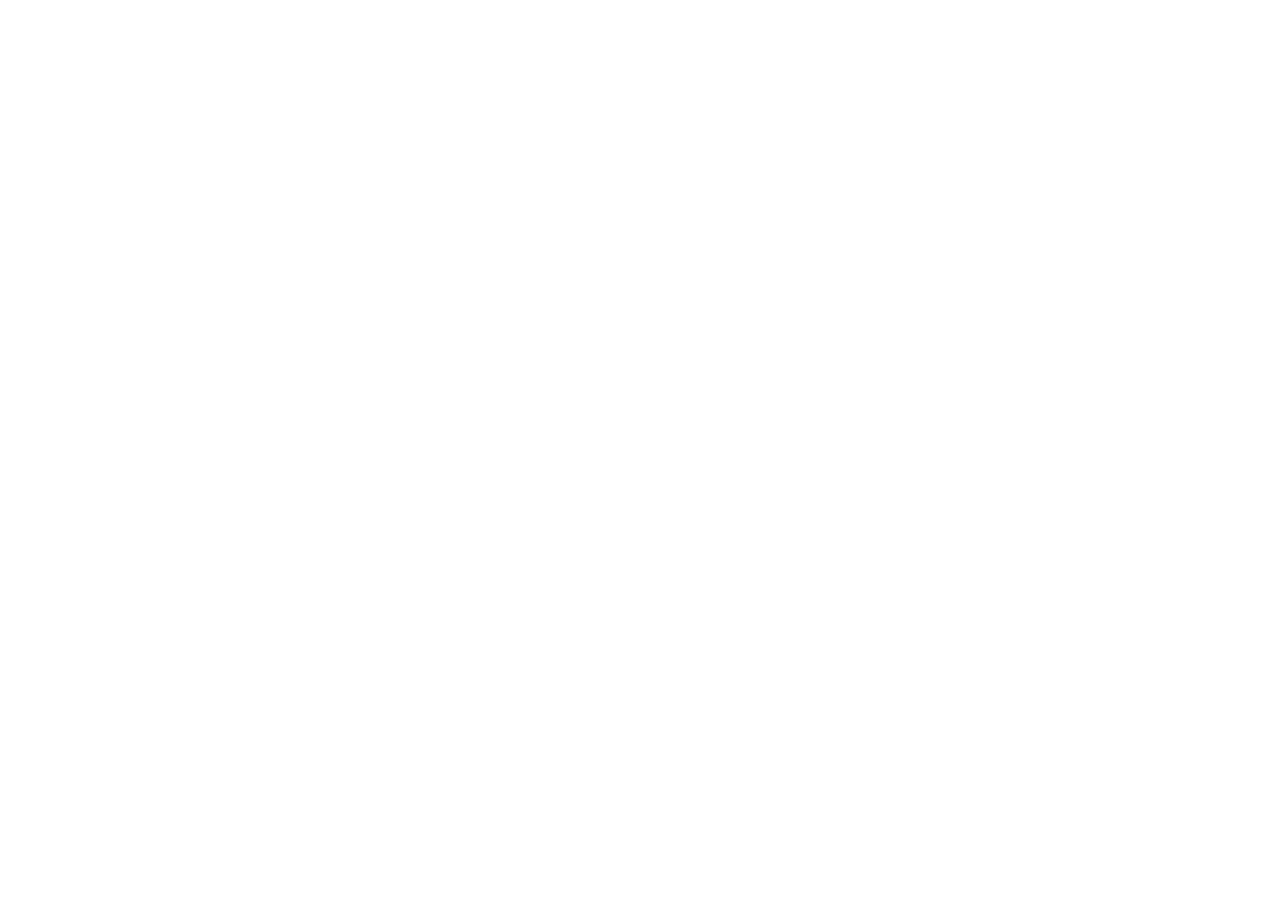
==== 다시 만드는 웹/진짜 디시 만드는 웹/마지막으로 다시/question.html @ f3c37d8f "파일 넣기 전" ====
<!DOCTYPE html>
<html lang="ko">
  <head>
    <meta charset="UTF-8" />
    <meta name="viewport" content="width=device-width, initial-scale=1.0" />
    <link rel="stylesheet" href="question.css" />
    <title>Who am I</title>

    <!--Intro-->
  </head>

  <body>
    <style>
      @font-face {
        font-family: "S-CoreDream-3Light";
        src: url("https://cdn.jsdelivr.net/gh/projectnoonnu/noonfonts_six@1.2/S-CoreDream-3Light.woff")
          format("woff");
        font-weight: normal;
        font-style: normal;
      }
    </style>
  </body>
</html>
---- 다시 만드는 웹/진짜 디시 만드는 웹/마지막으로 다시/question.css ----
.body {
  margin: 0;
}

* {
  font-family: S-CoreDream-3Light;
}
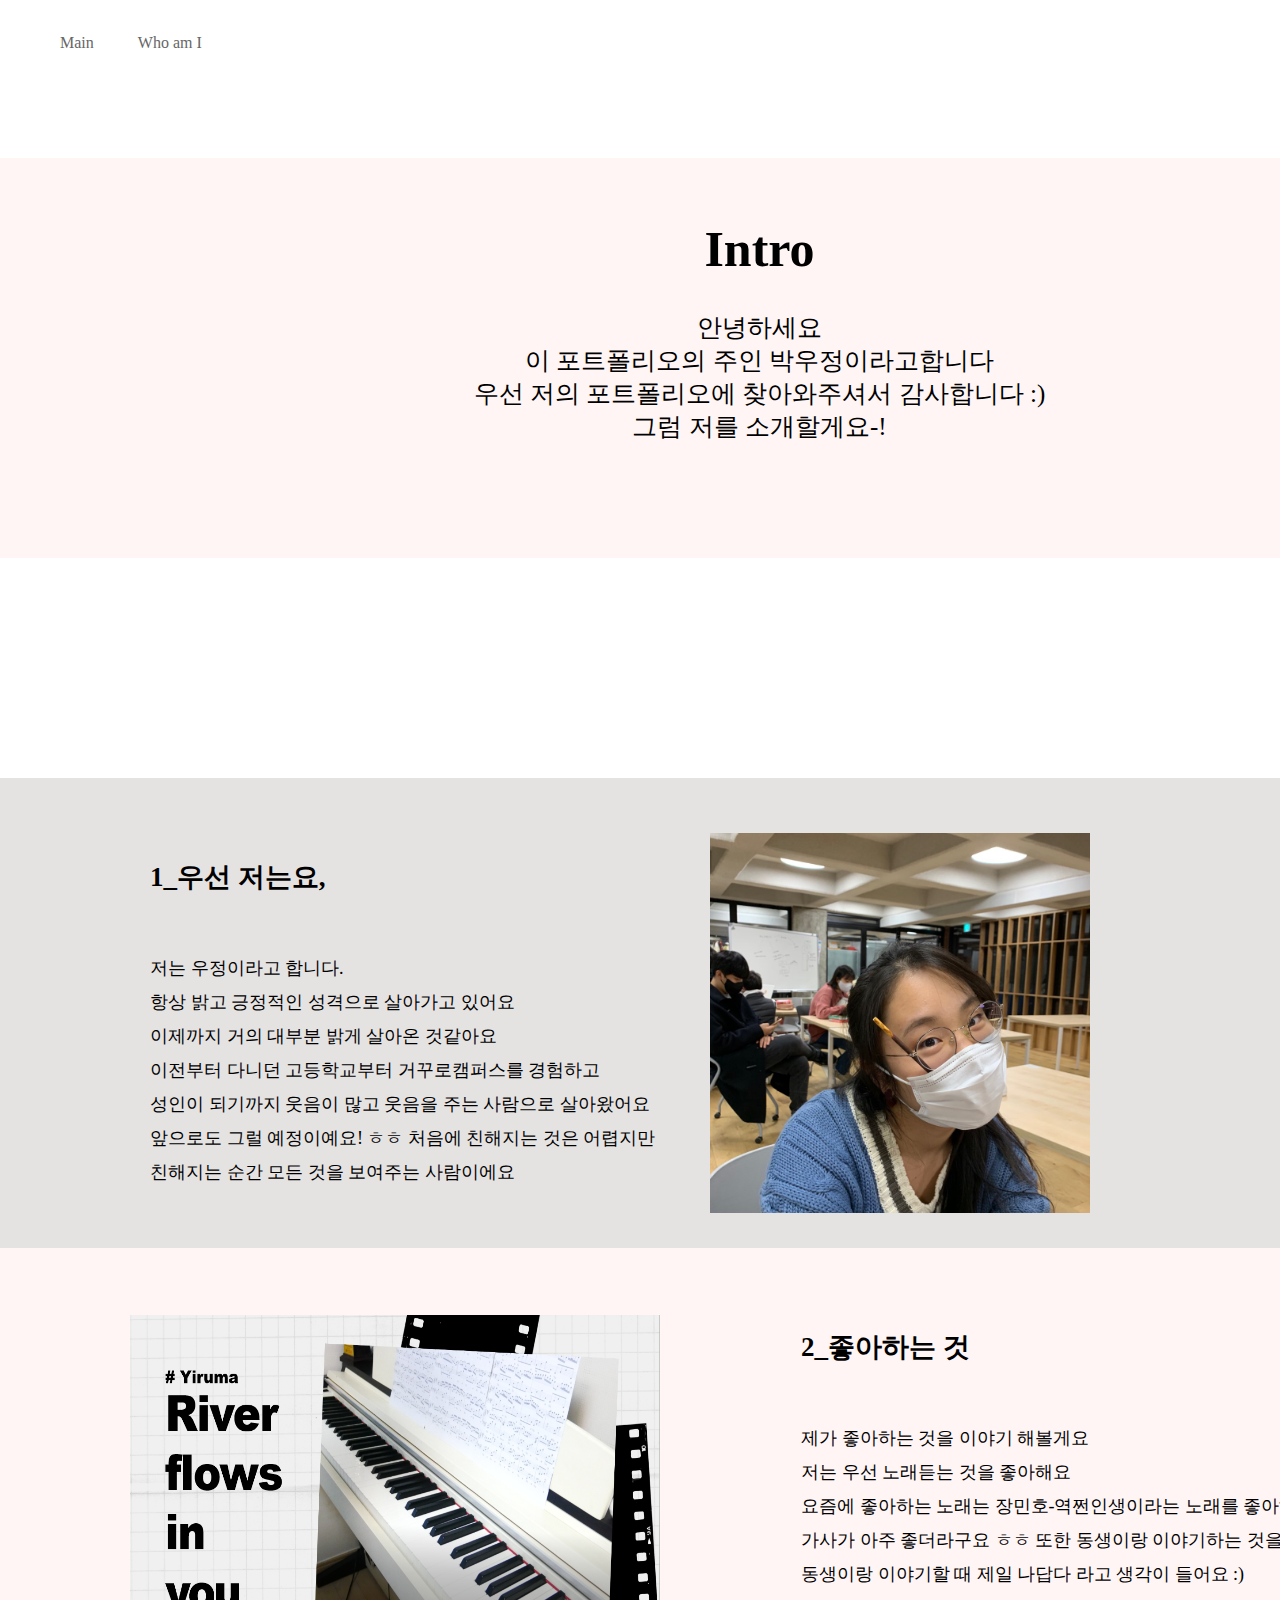
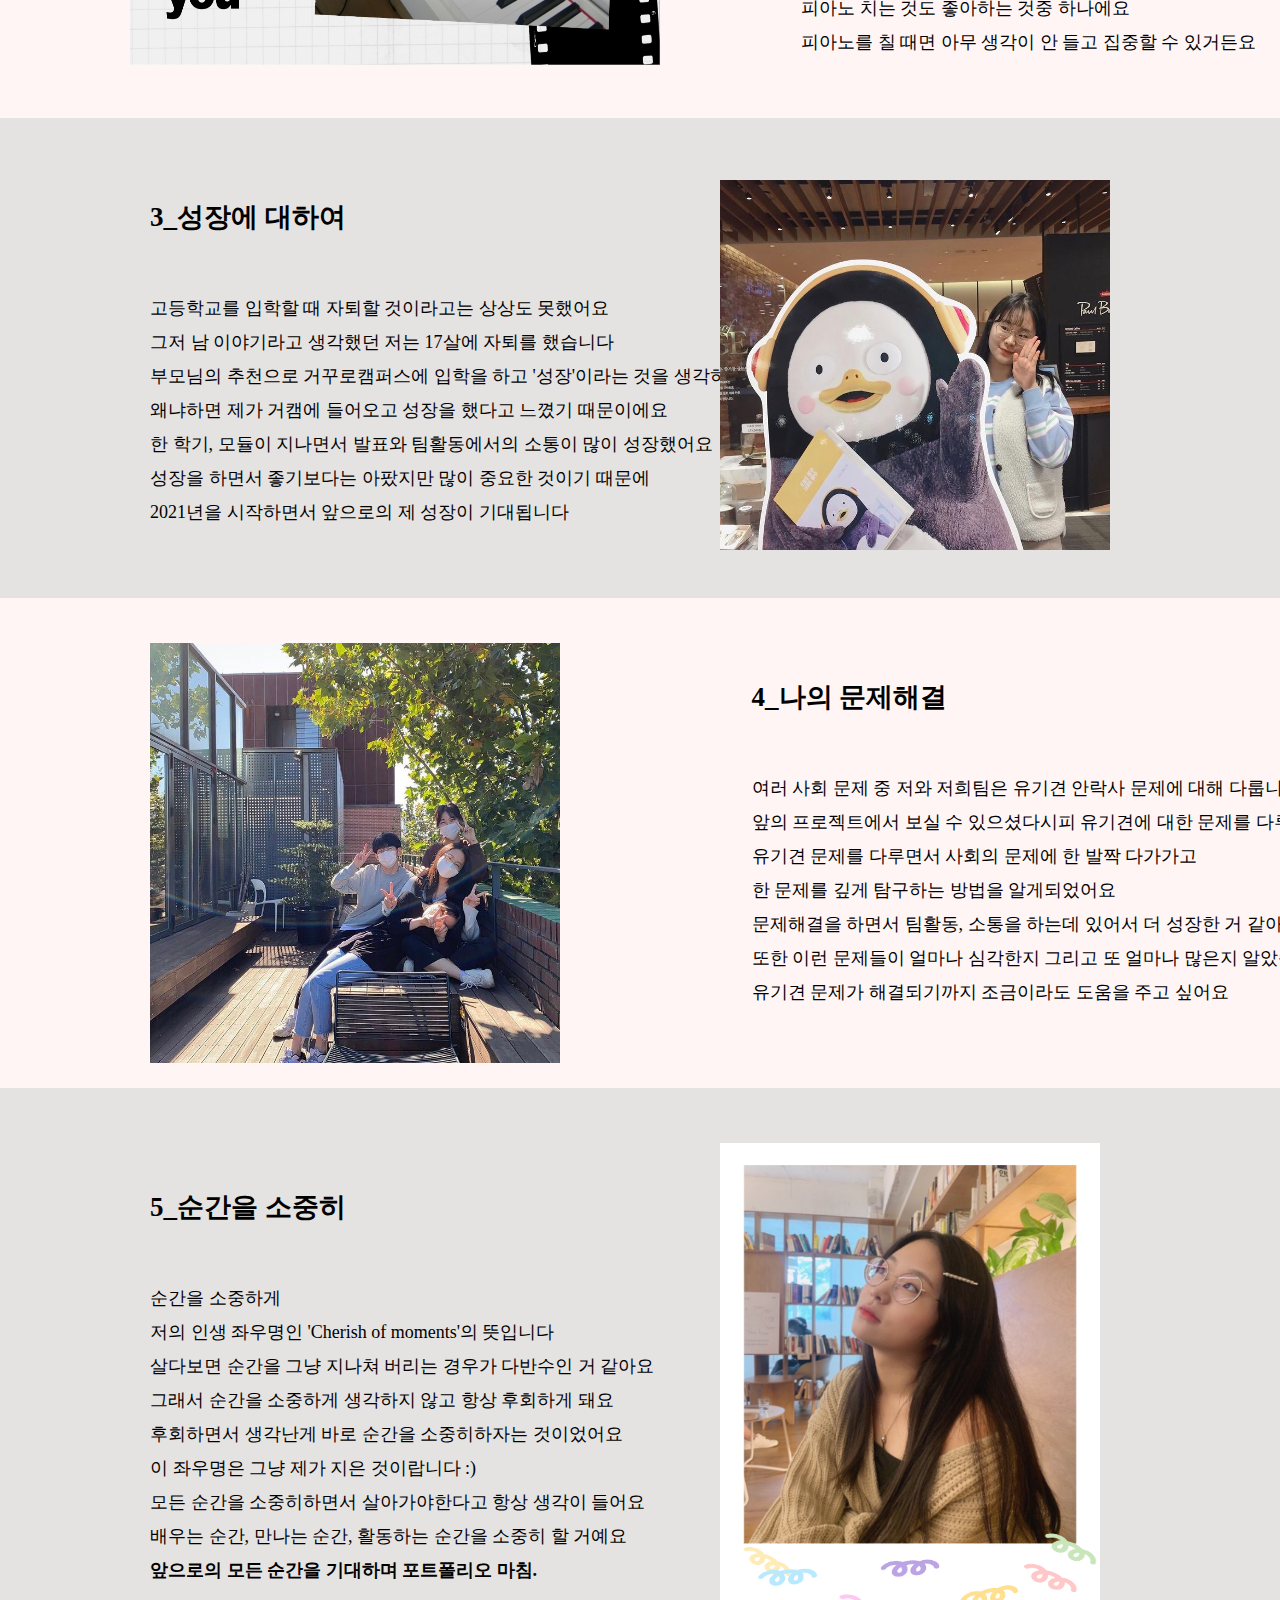
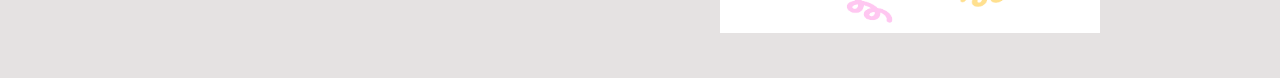
==== commit 9f0b83c6: "최종수정" ====
--- a/다시 만드는 웹/진짜 디시 만드는 웹/마지막으로 다시/question.html
+++ b/다시 만드는 웹/진짜 디시 만드는 웹/마지막으로 다시/question.html
@@ -5,11 +5,6 @@
     <meta name="viewport" content="width=device-width, initial-scale=1.0" />
     <link rel="stylesheet" href="question.css" />
     <title>Who am I</title>
-
-    <!--Intro-->
-  </head>
-
-  <body>
     <style>
       @font-face {
         font-family: "S-CoreDream-3Light";
@@ -19,5 +14,137 @@
         font-style: normal;
       }
     </style>
+  </head>
+  <body>
+    <!--menu시작-->
+    <div class="menu">
+      <img src="#" alt="" />
+      <ul>
+        <li>
+          <a
+            href="C:\Users\lowel\Documents\html\bunnyieejoy\다시 만드는 웹\진짜 디시 만드는 웹\마지막으로 다시\wjjj.html"
+            >Main</a
+          >
+        </li>
+        <li>
+          <a
+            href="C:\Users\lowel\Documents\html\bunnyieejoy\다시 만드는 웹\진짜 디시 만드는 웹\마지막으로 다시\question.html"
+          >
+            Who am I</a
+          >
+        </li>
+      </ul>
+    </div>
+    <div class="allwhoami">
+      <!--who am i-->
+
+      <div class="who">
+        <br />
+        <h1>Intro</h1>
+
+        안녕하세요 <br />
+        이 포트폴리오의 주인 박우정이라고합니다<br />
+        우선 저의 포트폴리오에 찾아와주셔서 감사합니다 :)<br />
+        그럼 저를 소개할게요-!
+      </div>
+      <!--first시작-->
+      <div class="intro">
+        <div class="first">
+          <h2>1_우선 저는요,</h2>
+          <br />
+          저는 우정이라고 합니다.<br />
+          항상 밝고 긍정적인 성격으로 살아가고 있어요<br />
+          이제까지 거의 대부분 밝게 살아온 것같아요<br />
+          이전부터 다니던 고등학교부터 거꾸로캠퍼스를 경험하고<br />
+          성인이 되기까지 웃음이 많고 웃음을 주는 사람으로 살아왔어요<br />
+          앞으로도 그럴 예정이예요! ㅎㅎ 처음에 친해지는 것은 어렵지만
+          <br />친해지는 순간 모든 것을 보여주는 사람이에요
+        </div>
+      </div>
+      <div class="img1">
+        <img src="나예용.jpg" width="380" height="380" />
+      </div>
+      <!--second시작-->
+      <div class="fav">
+        <div class="second">
+          <h2>2_좋아하는 것</h2>
+          <br />
+          제가 좋아하는 것을 이야기 해볼게요
+          <br />저는 우선 노래듣는 것을 좋아해요 <br />요즘에 좋아하는 노래는
+          장민호-역쩐인생이라는 노래를 좋아해요<br />
+          가사가 아주 좋더라구요 ㅎㅎ 또한 동생이랑 이야기하는 것을 좋아해요<br />
+          동생이랑 이야기할 때 제일 나답다 라고 생각이 들어요 :)
+          <br />
+          피아노 치는 것도 좋아하는 것중 하나에요<br />
+          피아노를 칠 때면 아무 생각이 안 들고 집중할 수 있거든요
+        </div>
+      </div>
+
+      <div class="img2">
+        <img src="asfasdf.png" width="530" height="350" />
+      </div>
+
+      <!--third시작-->
+      <div class="grow">
+        <div class="third">
+          <h2>3_성장에 대하여</h2>
+          <br />
+          고등학교를 입학할 때 자퇴할 것이라고는 상상도 못했어요<br />
+          그저 남 이야기라고 생각했던 저는 17살에 자퇴를 했습니다<br />
+          부모님의 추천으로 거꾸로캠퍼스에 입학을 하고 '성장'이라는 것을
+          생각하게 됐어요<br />
+          왜냐하면 제가 거캠에 들어오고 성장을 했다고 느꼈기 때문이에요<br />
+          한 학기, 모듈이 지나면서 발표와 팀활동에서의 소통이 많이 성장했어요<br />
+          성장을 하면서 좋기보다는 아팠지만 많이 중요한 것이기 때문에<br />
+          2021년을 시작하면서 앞으로의 제 성장이 기대됩니다
+        </div>
+      </div>
+
+      <div class="img3">
+        <img src="성장.jpg" width="390" height="370" />
+      </div>
+
+      <!--four시작-->
+      <div class="learn">
+        <div class="four">
+          <h2>4_나의 문제해결</h2>
+          <br />
+          여러 사회 문제 중 저와 저희팀은 유기견 안락사 문제에 대해 다룹니다<br />
+          앞의 프로젝트에서 보실 수 있으셨다시피 유기견에 대한 문제를 다루고
+          있어요<br />
+          유기견 문제를 다루면서 사회의 문제에 한 발짝 다가가고<br />
+          한 문제를 깊게 탐구하는 방법을 알게되었어요<br />
+          문제해결을 하면서 팀활동, 소통을 하는데 있어서 더 성장한 거 같아요<br />
+          또한 이런 문제들이 얼마나 심각한지 그리고 또 얼마나 많은지
+          알았습니다<br />
+          유기견 문제가 해결되기까지 조금이라도 도움을 주고 싶어요
+        </div>
+      </div>
+
+      <div class="img4">
+        <img src="퍼기.jpg" width="410" height="420" />
+      </div>
+
+      <!--five시작-->
+      <div class="life">
+        <div class="five">
+          <h2>5_순간을 소중히</h2>
+          <br />
+          순간을 소중하게<br />
+          저의 인생 좌우명인 'Cherish of moments'의 뜻입니다<br />
+          살다보면 순간을 그냥 지나쳐 버리는 경우가 다반수인 거 같아요<br />
+          그래서 순간을 소중하게 생각하지 않고 항상 후회하게 돼요<br />
+          후회하면서 생각난게 바로 순간을 소중히하자는 것이었어요<br />
+          이 좌우명은 그냥 제가 지은 것이랍니다 :)<br />
+          모든 순간을 소중히하면서 살아가야한다고 항상 생각이 들어요<br />
+          배우는 순간, 만나는 순간, 활동하는 순간을 소중히 할 거예요<br />
+          <strong>앞으로의 모든 순간을 기대하며 포트폴리오 마침.</strong>
+        </div>
+      </div>
+
+      <div class="img5">
+        <img src="최에종.png" width="380" height="490" />
+      </div>
+    </div>
   </body>
 </html>
--- a/다시 만드는 웹/진짜 디시 만드는 웹/마지막으로 다시/question.css
+++ b/다시 만드는 웹/진짜 디시 만드는 웹/마지막으로 다시/question.css
@@ -1,7 +1,174 @@
-.body {
+body {
   margin: 0;
 }
 
 * {
   font-family: S-CoreDream-3Light;
 }
+/*manu시작*/
+.menu a {
+  text-decoration: none;
+  color: rgb(78, 75, 75);
+}
+.menu ul li {
+  list-style: none;
+  display: inline;
+  margin: 0 20px;
+  justify-content: center;
+}
+
+.menu ul li a {
+  color: rgb(102, 102, 102);
+}
+
+.menu ul li a:hover {
+  color: rgb(252, 204, 212);
+  text-decoration: none;
+}
+/*Intro*/
+
+.who {
+  box-sizing: border-box;
+  width: 1519px;
+  height: 400px;
+  background-color: rgb(255, 245, 245);
+  text-align: center;
+  font-size: 25px;
+  position: relative;
+  bottom: -90px;
+}
+/*first*/
+.intro {
+  box-sizing: border-box;
+  width: 1519px;
+  height: 470px;
+  font-size: 20px;
+  background-color: rgb(229, 226, 226);
+  position: relative;
+  bottom: -310px;
+}
+
+.first {
+  padding: 150px;
+  font-size: 18px;
+  line-height: 34px;
+  position: relative;
+  top: -90px;
+}
+
+.img1 {
+  position: absolute;
+  right: 190px;
+  position: absolute;
+  top: 833px;
+}
+
+/*second*/
+.fav {
+  box-sizing: border-box;
+  width: 1519px;
+  height: 470px;
+  font-size: 20px;
+  background-color: rgb(255, 245, 245);
+  position: relative;
+  bottom: -310px;
+}
+
+.second {
+  padding: 150px;
+  font-size: 18px;
+  line-height: 34px;
+  position: relative;
+  top: -90px;
+  position: absolute;
+  right: 10px;
+}
+
+.img2 {
+  position: absolute;
+  left: 130px;
+  position: absolute;
+  top: 1315px;
+}
+
+/*third*/
+.grow {
+  box-sizing: border-box;
+  width: 1519px;
+  height: 480px;
+  font-size: 20px;
+  background-color: rgb(229, 226, 226);
+  position: relative;
+  bottom: -310px;
+}
+
+.third {
+  padding: 150px;
+  font-size: 18px;
+  line-height: 34px;
+  position: relative;
+  top: -90px;
+}
+
+.img3 {
+  position: absolute;
+  right: 170px;
+  position: absolute;
+  top: 1780px;
+}
+
+/*four시작*/
+.learn {
+  box-sizing: border-box;
+  width: 1519px;
+  height: 490px;
+  font-size: 20px;
+  background-color: rgb(255, 245, 245);
+  position: relative;
+  bottom: -310px;
+}
+
+.four {
+  padding: 150px;
+  font-size: 18px;
+  line-height: 34px;
+  position: relative;
+  top: -90px;
+  position: absolute;
+  right: 1px;
+}
+
+.img4 {
+  position: absolute;
+  left: 150px;
+  position: absolute;
+  top: 2243px;
+}
+
+/*five시작*/
+.life {
+  box-sizing: border-box;
+  width: 1519px;
+  height: 590px;
+  font-size: 20px;
+  background-color: rgb(229, 226, 226);
+  position: relative;
+  bottom: -310px;
+}
+
+.five {
+  padding: 150px;
+  font-size: 18px;
+  line-height: 34px;
+  position: relative;
+  top: -70px;
+  box-sizing: border-box;
+  height: 200px;
+}
+
+.img5 {
+  position: absolute;
+  right: 180px;
+  position: absolute;
+  top: 2743px;
+}
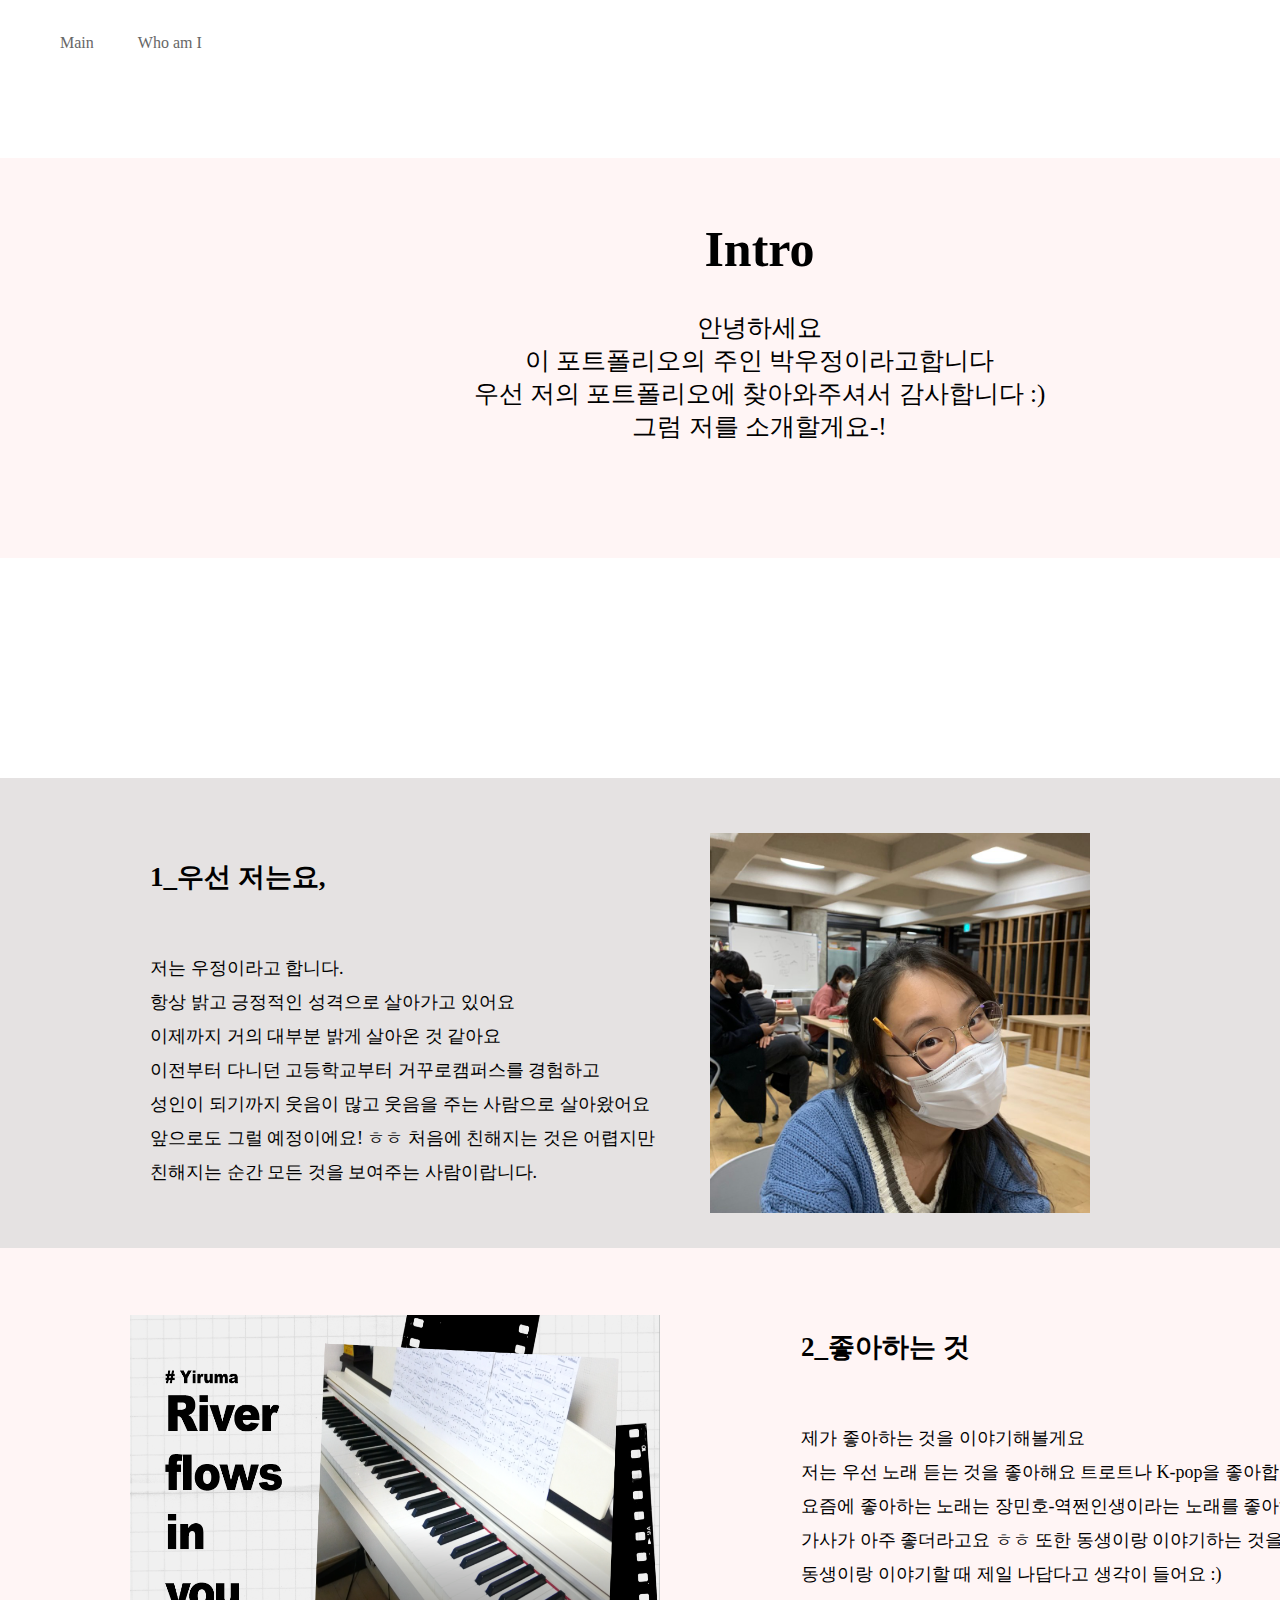
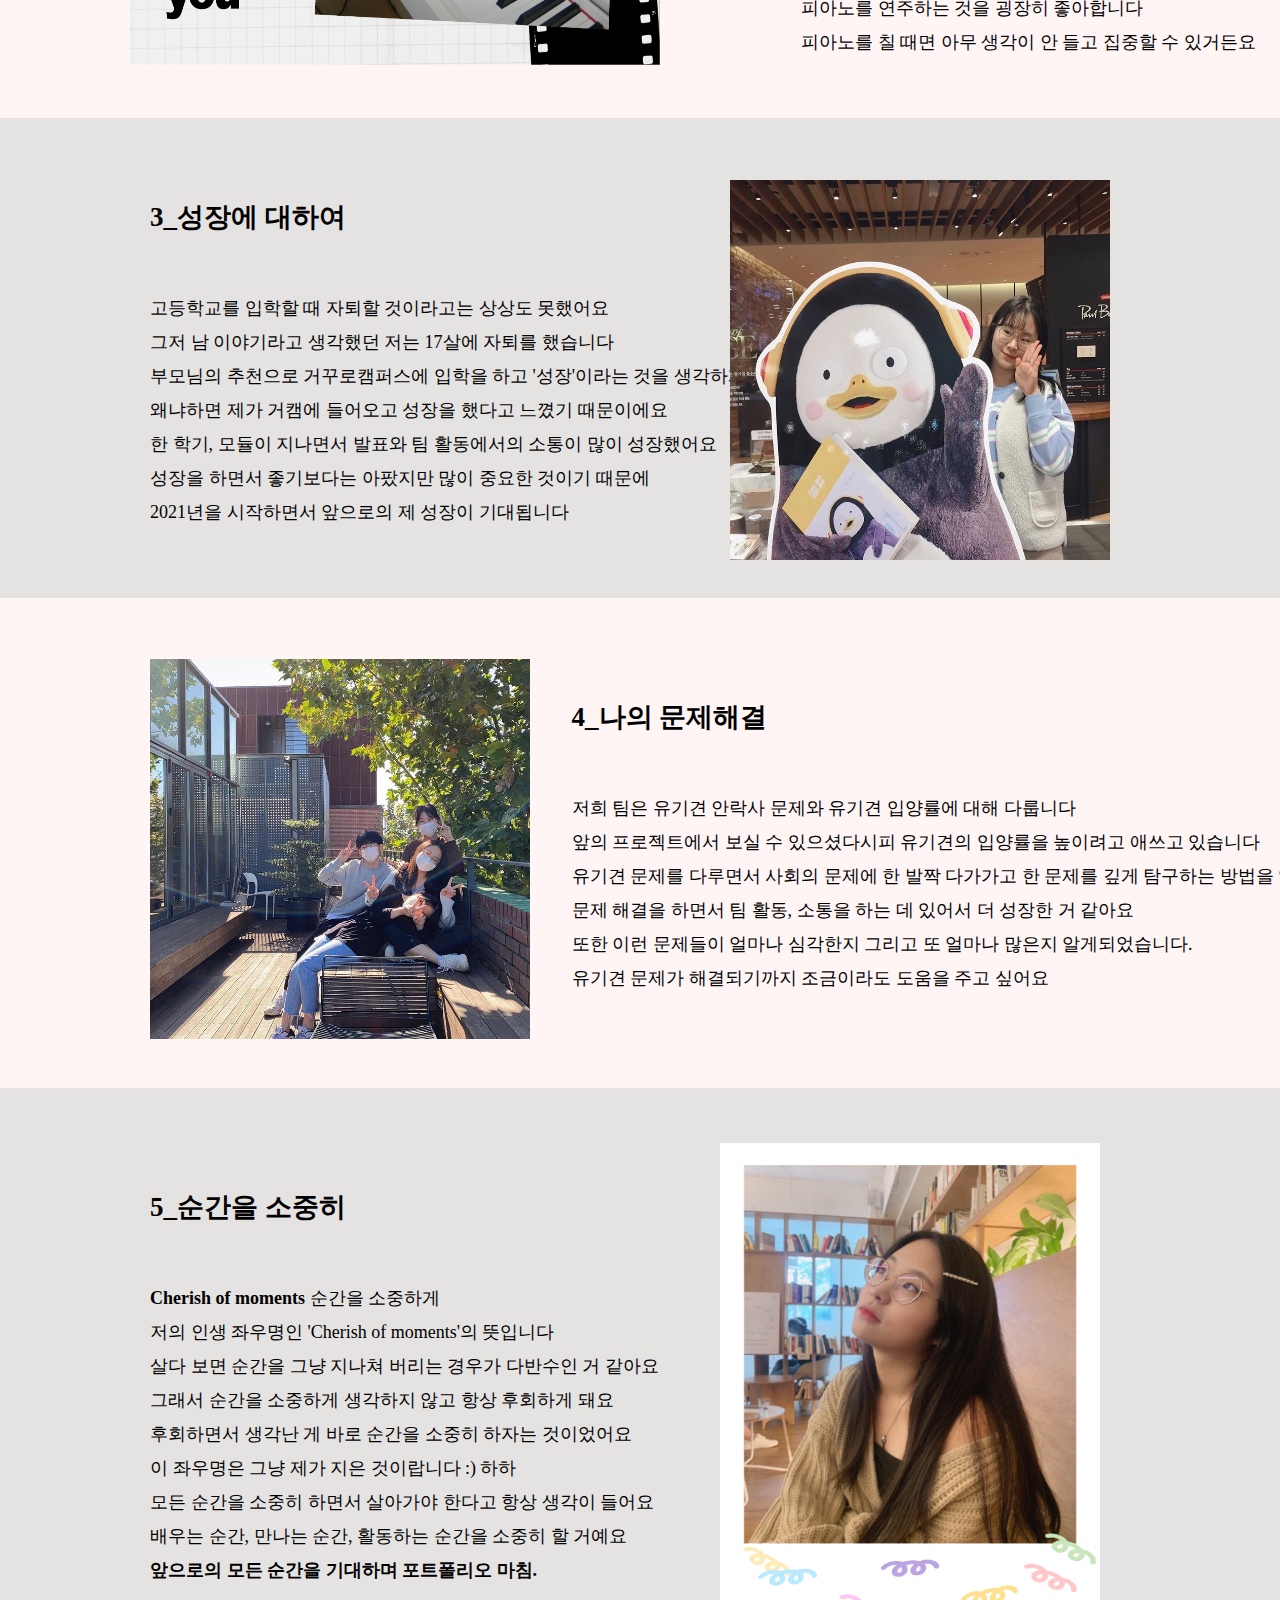
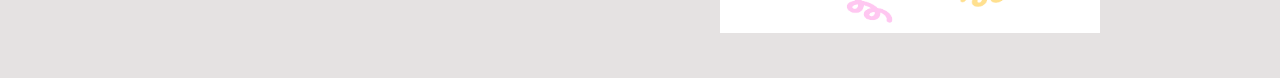
==== commit b37c14ba: "열심히 수정 완성" ====
--- a/다시 만드는 웹/진짜 디시 만드는 웹/마지막으로 다시/question.html
+++ b/다시 만드는 웹/진짜 디시 만드는 웹/마지막으로 다시/question.html
@@ -54,11 +54,11 @@
           <br />
           저는 우정이라고 합니다.<br />
           항상 밝고 긍정적인 성격으로 살아가고 있어요<br />
-          이제까지 거의 대부분 밝게 살아온 것같아요<br />
+          이제까지 거의 대부분 밝게 살아온 것 같아요<br />
           이전부터 다니던 고등학교부터 거꾸로캠퍼스를 경험하고<br />
           성인이 되기까지 웃음이 많고 웃음을 주는 사람으로 살아왔어요<br />
-          앞으로도 그럴 예정이예요! ㅎㅎ 처음에 친해지는 것은 어렵지만
-          <br />친해지는 순간 모든 것을 보여주는 사람이에요
+          앞으로도 그럴 예정이에요! ㅎㅎ 처음에 친해지는 것은 어렵지만
+          <br />친해지는 순간 모든 것을 보여주는 사람이랍니다.
         </div>
       </div>
       <div class="img1">
@@ -69,13 +69,13 @@
         <div class="second">
           <h2>2_좋아하는 것</h2>
           <br />
-          제가 좋아하는 것을 이야기 해볼게요
-          <br />저는 우선 노래듣는 것을 좋아해요 <br />요즘에 좋아하는 노래는
-          장민호-역쩐인생이라는 노래를 좋아해요<br />
-          가사가 아주 좋더라구요 ㅎㅎ 또한 동생이랑 이야기하는 것을 좋아해요<br />
-          동생이랑 이야기할 때 제일 나답다 라고 생각이 들어요 :)
+          제가 좋아하는 것을 이야기해볼게요
+          <br />저는 우선 노래 듣는 것을 좋아해요 트로트나 K-pop을 좋아합니다
+          <br />요즘에 좋아하는 노래는 장민호-역쩐인생이라는 노래를 좋아해요<br />
+          가사가 아주 좋더라고요 ㅎㅎ 또한 동생이랑 이야기하는 것을 좋아해요<br />
+          동생이랑 이야기할 때 제일 나답다고 생각이 들어요 :)
           <br />
-          피아노 치는 것도 좋아하는 것중 하나에요<br />
+          피아노를 연주하는 것을 굉장히 좋아합니다<br />
           피아노를 칠 때면 아무 생각이 안 들고 집중할 수 있거든요
         </div>
       </div>
@@ -94,14 +94,15 @@
           부모님의 추천으로 거꾸로캠퍼스에 입학을 하고 '성장'이라는 것을
           생각하게 됐어요<br />
           왜냐하면 제가 거캠에 들어오고 성장을 했다고 느꼈기 때문이에요<br />
-          한 학기, 모듈이 지나면서 발표와 팀활동에서의 소통이 많이 성장했어요<br />
+          한 학기, 모듈이 지나면서 발표와 팀 활동에서의 소통이 많이
+          성장했어요<br />
           성장을 하면서 좋기보다는 아팠지만 많이 중요한 것이기 때문에<br />
           2021년을 시작하면서 앞으로의 제 성장이 기대됩니다
         </div>
       </div>
 
       <div class="img3">
-        <img src="성장.jpg" width="390" height="370" />
+        <img src="성장.jpg" width="380" height="380" />
       </div>
 
       <!--four시작-->
@@ -109,20 +110,22 @@
         <div class="four">
           <h2>4_나의 문제해결</h2>
           <br />
-          여러 사회 문제 중 저와 저희팀은 유기견 안락사 문제에 대해 다룹니다<br />
-          앞의 프로젝트에서 보실 수 있으셨다시피 유기견에 대한 문제를 다루고
-          있어요<br />
-          유기견 문제를 다루면서 사회의 문제에 한 발짝 다가가고<br />
-          한 문제를 깊게 탐구하는 방법을 알게되었어요<br />
-          문제해결을 하면서 팀활동, 소통을 하는데 있어서 더 성장한 거 같아요<br />
+          저희 팀은 유기견 안락사 문제와 유기견 입양률에 대해 다룹니다<br />
+          앞의 프로젝트에서 보실 수 있으셨다시피 유기견의 입양률을 높이려고
+          애쓰고 있습니다
+          <br />
+          유기견 문제를 다루면서 사회의 문제에 한 발짝 다가가고 한 문제를 깊게
+          탐구하는 방법을 알게됐어요<br />
+          문제 해결을 하면서 팀 활동, 소통을 하는 데 있어서 더 성장한 거
+          같아요<br />
           또한 이런 문제들이 얼마나 심각한지 그리고 또 얼마나 많은지
-          알았습니다<br />
+          알게되었습니다.<br />
           유기견 문제가 해결되기까지 조금이라도 도움을 주고 싶어요
         </div>
       </div>
 
       <div class="img4">
-        <img src="퍼기.jpg" width="410" height="420" />
+        <img src="퍼기.jpg" width="380" height="380" />
       </div>
 
       <!--five시작-->
@@ -130,13 +133,13 @@
         <div class="five">
           <h2>5_순간을 소중히</h2>
           <br />
-          순간을 소중하게<br />
+          <strong>Cherish of moments </strong>순간을 소중하게 <br />
           저의 인생 좌우명인 'Cherish of moments'의 뜻입니다<br />
-          살다보면 순간을 그냥 지나쳐 버리는 경우가 다반수인 거 같아요<br />
+          살다 보면 순간을 그냥 지나쳐 버리는 경우가 다반수인 거 같아요<br />
           그래서 순간을 소중하게 생각하지 않고 항상 후회하게 돼요<br />
-          후회하면서 생각난게 바로 순간을 소중히하자는 것이었어요<br />
-          이 좌우명은 그냥 제가 지은 것이랍니다 :)<br />
-          모든 순간을 소중히하면서 살아가야한다고 항상 생각이 들어요<br />
+          후회하면서 생각난 게 바로 순간을 소중히 하자는 것이었어요<br />
+          이 좌우명은 그냥 제가 지은 것이랍니다 :) 하하<br />
+          모든 순간을 소중히 하면서 살아가야 한다고 항상 생각이 들어요<br />
           배우는 순간, 만나는 순간, 활동하는 순간을 소중히 할 거예요<br />
           <strong>앞으로의 모든 순간을 기대하며 포트폴리오 마침.</strong>
         </div>
--- a/다시 만드는 웹/진짜 디시 만드는 웹/마지막으로 다시/question.css
+++ b/다시 만드는 웹/진짜 디시 만드는 웹/마지막으로 다시/question.css
@@ -133,7 +133,7 @@
   font-size: 18px;
   line-height: 34px;
   position: relative;
-  top: -90px;
+  top: -70px;
   position: absolute;
   right: 1px;
 }
@@ -142,7 +142,7 @@
   position: absolute;
   left: 150px;
   position: absolute;
-  top: 2243px;
+  top: 2259px;
 }
 
 /*five시작*/
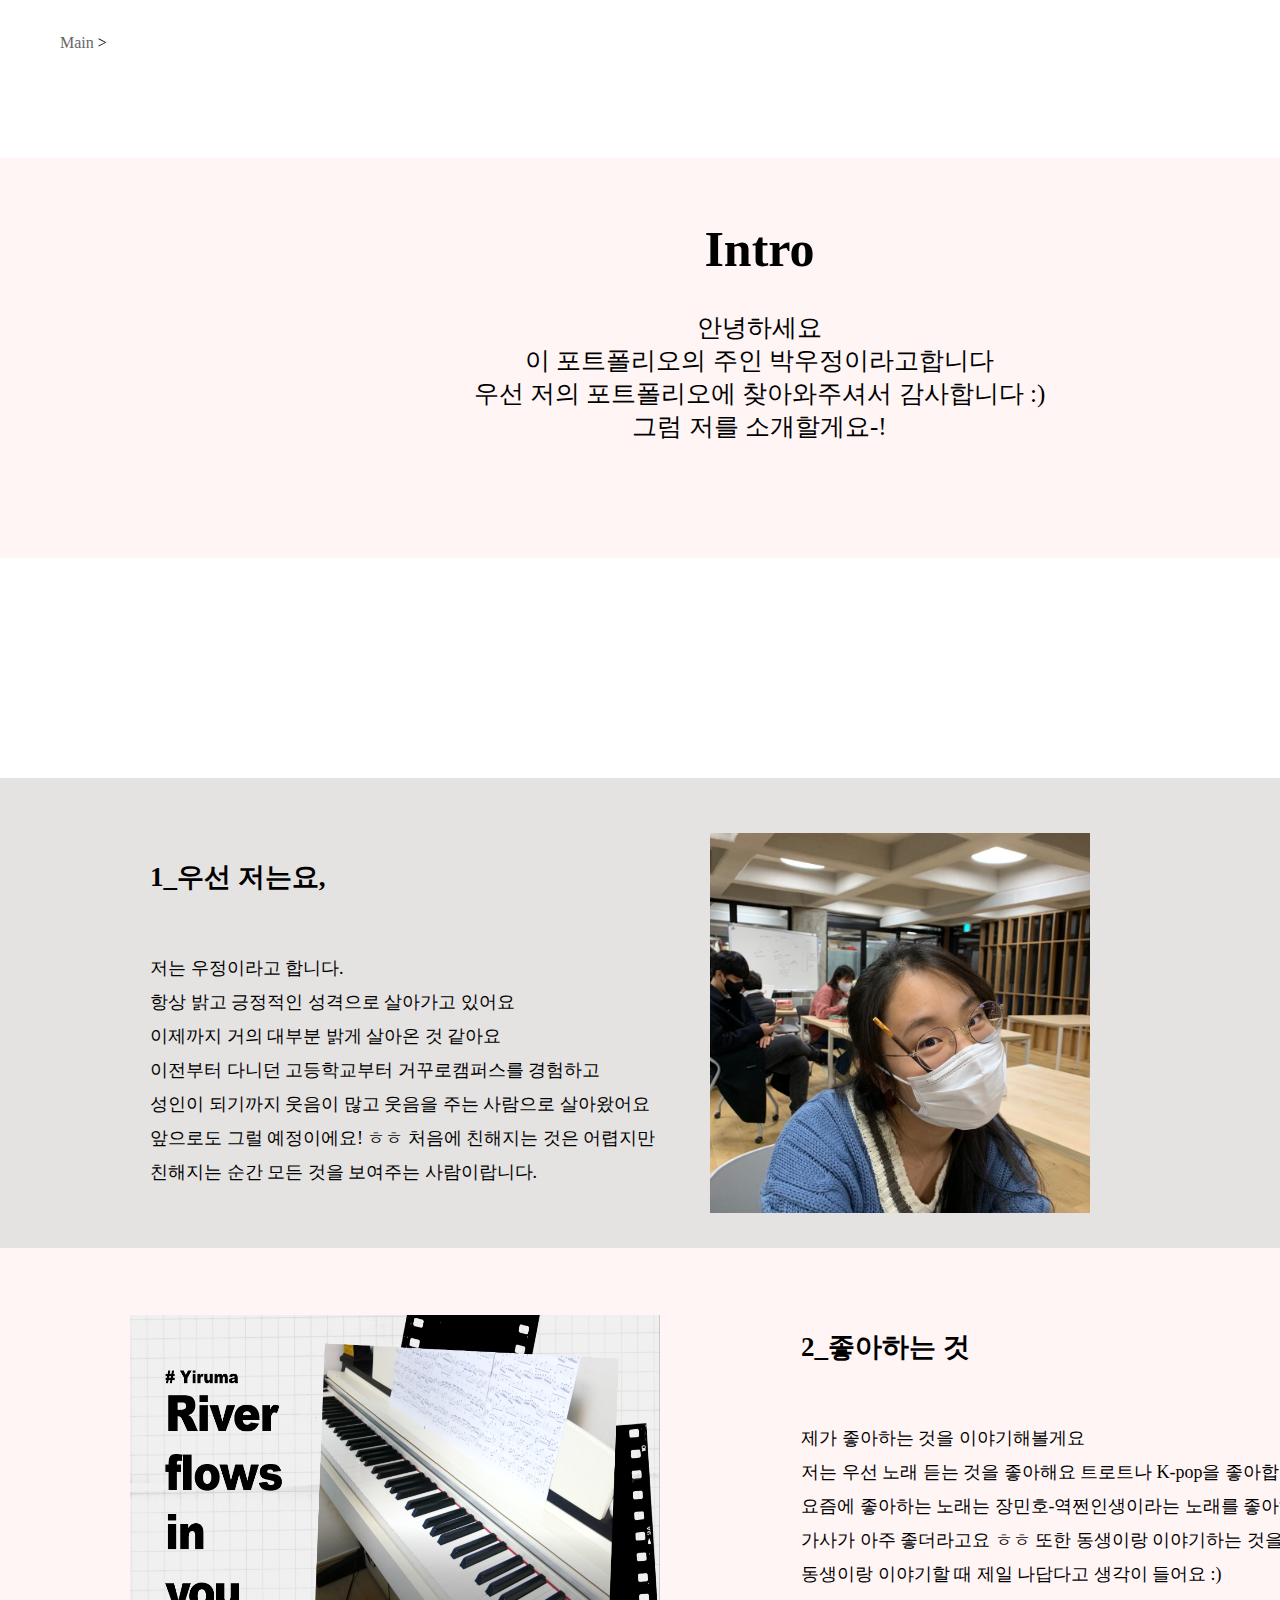
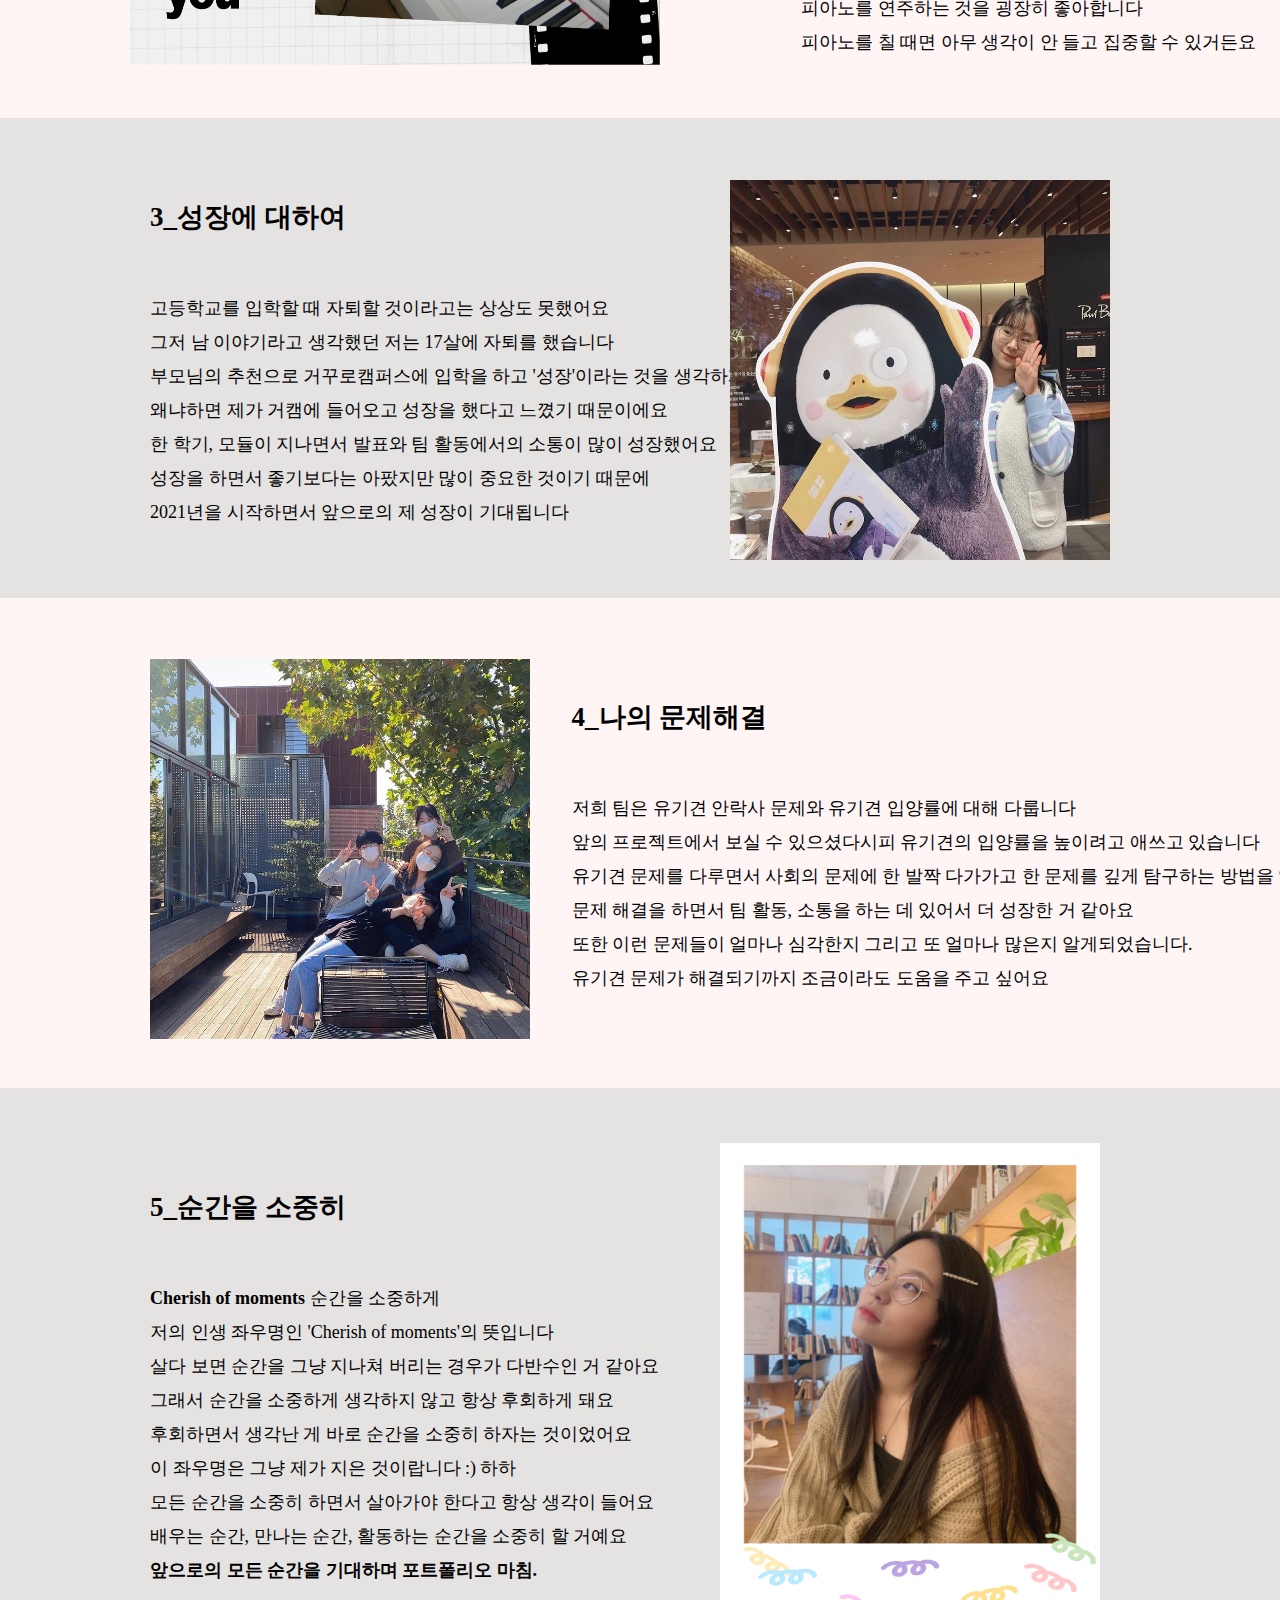
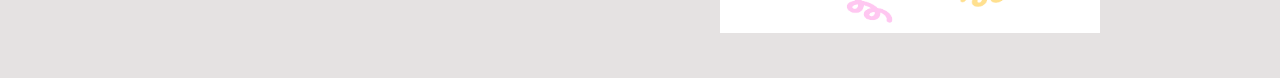
==== commit acc28eb2: "dd" ====
--- a/다시 만드는 웹/진짜 디시 만드는 웹/마지막으로 다시/question.html
+++ b/다시 만드는 웹/진짜 디시 만드는 웹/마지막으로 다시/question.html
@@ -22,15 +22,10 @@
       <ul>
         <li>
           <a
-            href="C:\Users\lowel\Documents\html\bunnyieejoy\다시 만드는 웹\진짜 디시 만드는 웹\마지막으로 다시\wjjj.html"
-            >Main</a
+            href="https://parkwoojung.github.io/bunnyieejoy/%EB%8B%A4%EC%8B%9C%20%EB%A7%8C%EB%93%9C%EB%8A%94%20%EC%9B%B9/%EC%A7%84%EC%A7%9C%20%EB%94%94%EC%8B%9C%20%EB%A7%8C%EB%93%9C%EB%8A%94%20%EC%9B%B9/%EB%A7%88%EC%A7%80%EB%A7%89%EC%9C%BC%EB%A1%9C%20%EB%8B%A4%EC%8B%9C/wjjj.html"
           >
-        </li>
-        <li>
-          <a
-            href="C:\Users\lowel\Documents\html\bunnyieejoy\다시 만드는 웹\진짜 디시 만드는 웹\마지막으로 다시\question.html"
+            Main</a
           >
-            Who am I</a
           >
         </li>
       </ul>
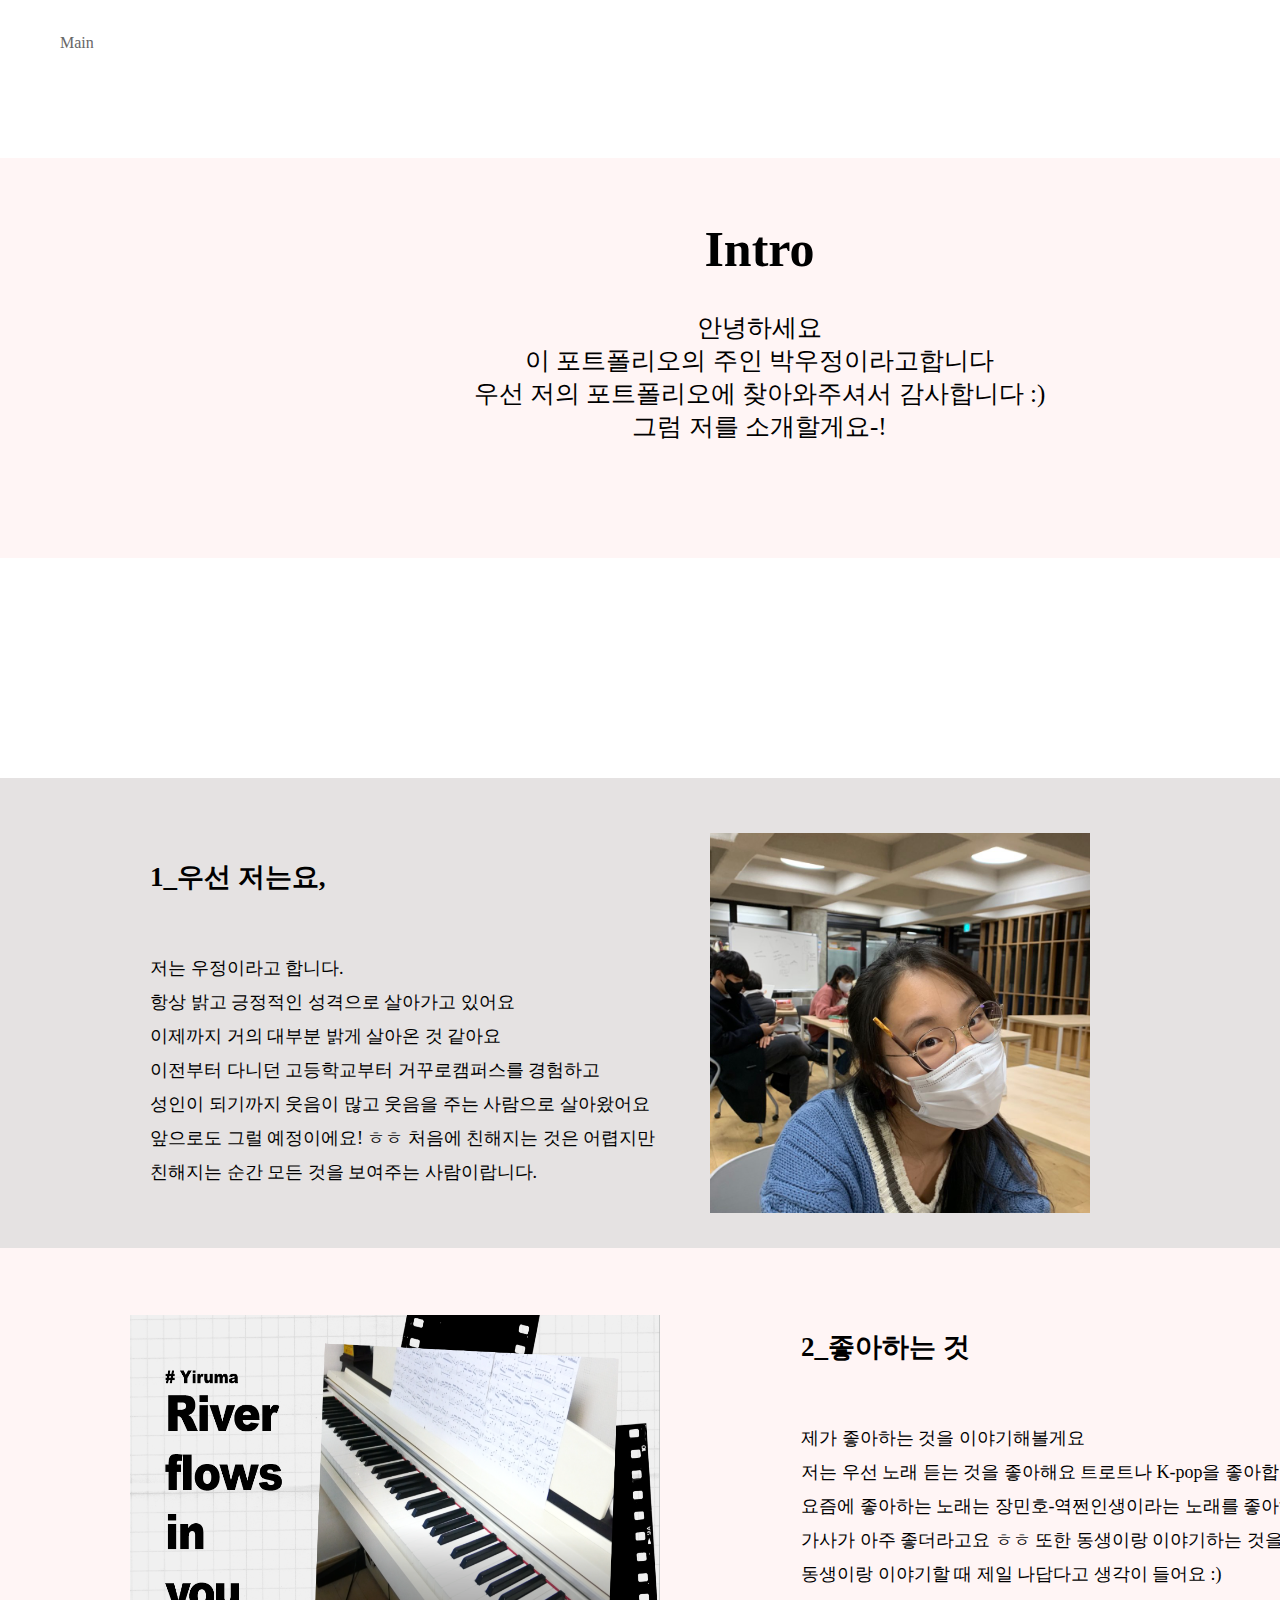
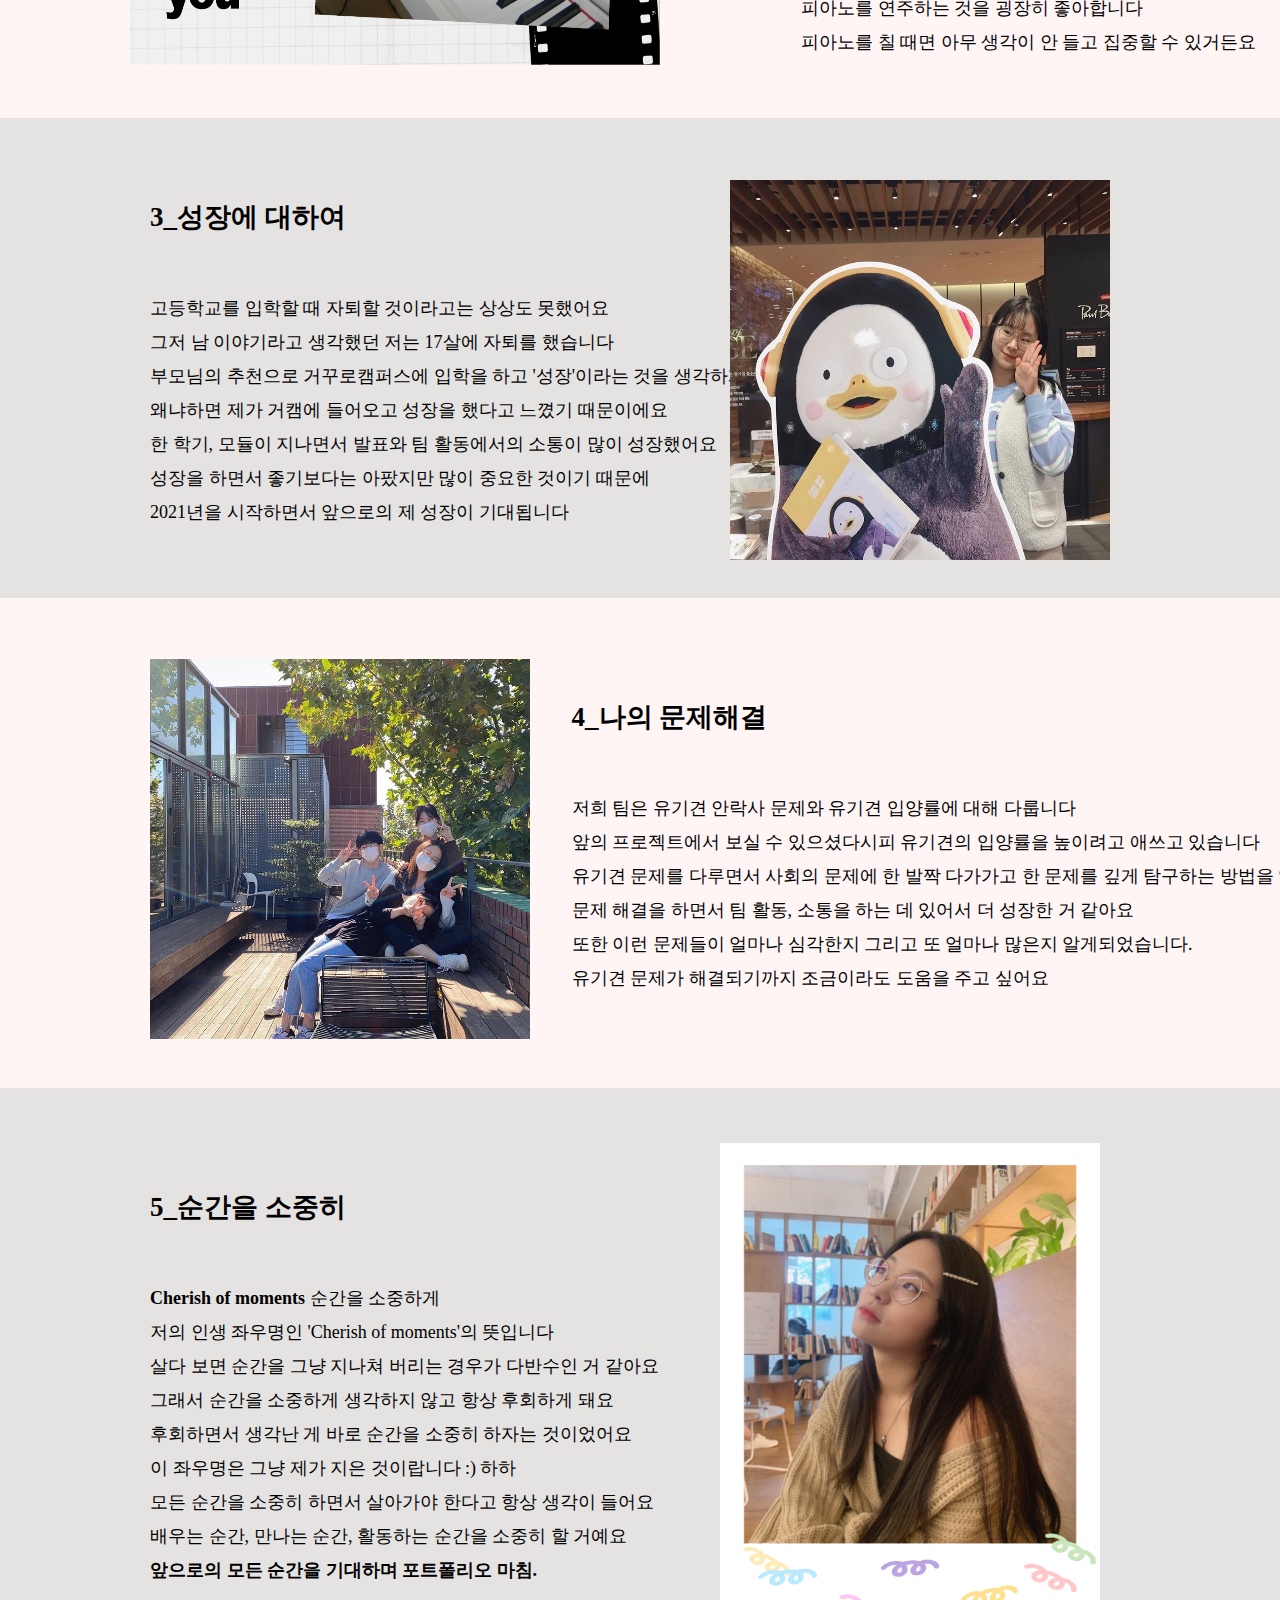
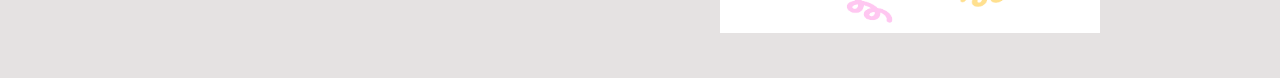
==== commit dd706c80: "최종수정" ====
--- a/다시 만드는 웹/진짜 디시 만드는 웹/마지막으로 다시/question.html
+++ b/다시 만드는 웹/진짜 디시 만드는 웹/마지막으로 다시/question.html
@@ -25,7 +25,6 @@
             href="https://parkwoojung.github.io/bunnyieejoy/%EB%8B%A4%EC%8B%9C%20%EB%A7%8C%EB%93%9C%EB%8A%94%20%EC%9B%B9/%EC%A7%84%EC%A7%9C%20%EB%94%94%EC%8B%9C%20%EB%A7%8C%EB%93%9C%EB%8A%94%20%EC%9B%B9/%EB%A7%88%EC%A7%80%EB%A7%89%EC%9C%BC%EB%A1%9C%20%EB%8B%A4%EC%8B%9C/wjjj.html"
           >
             Main</a
-          >
           >
         </li>
       </ul>
